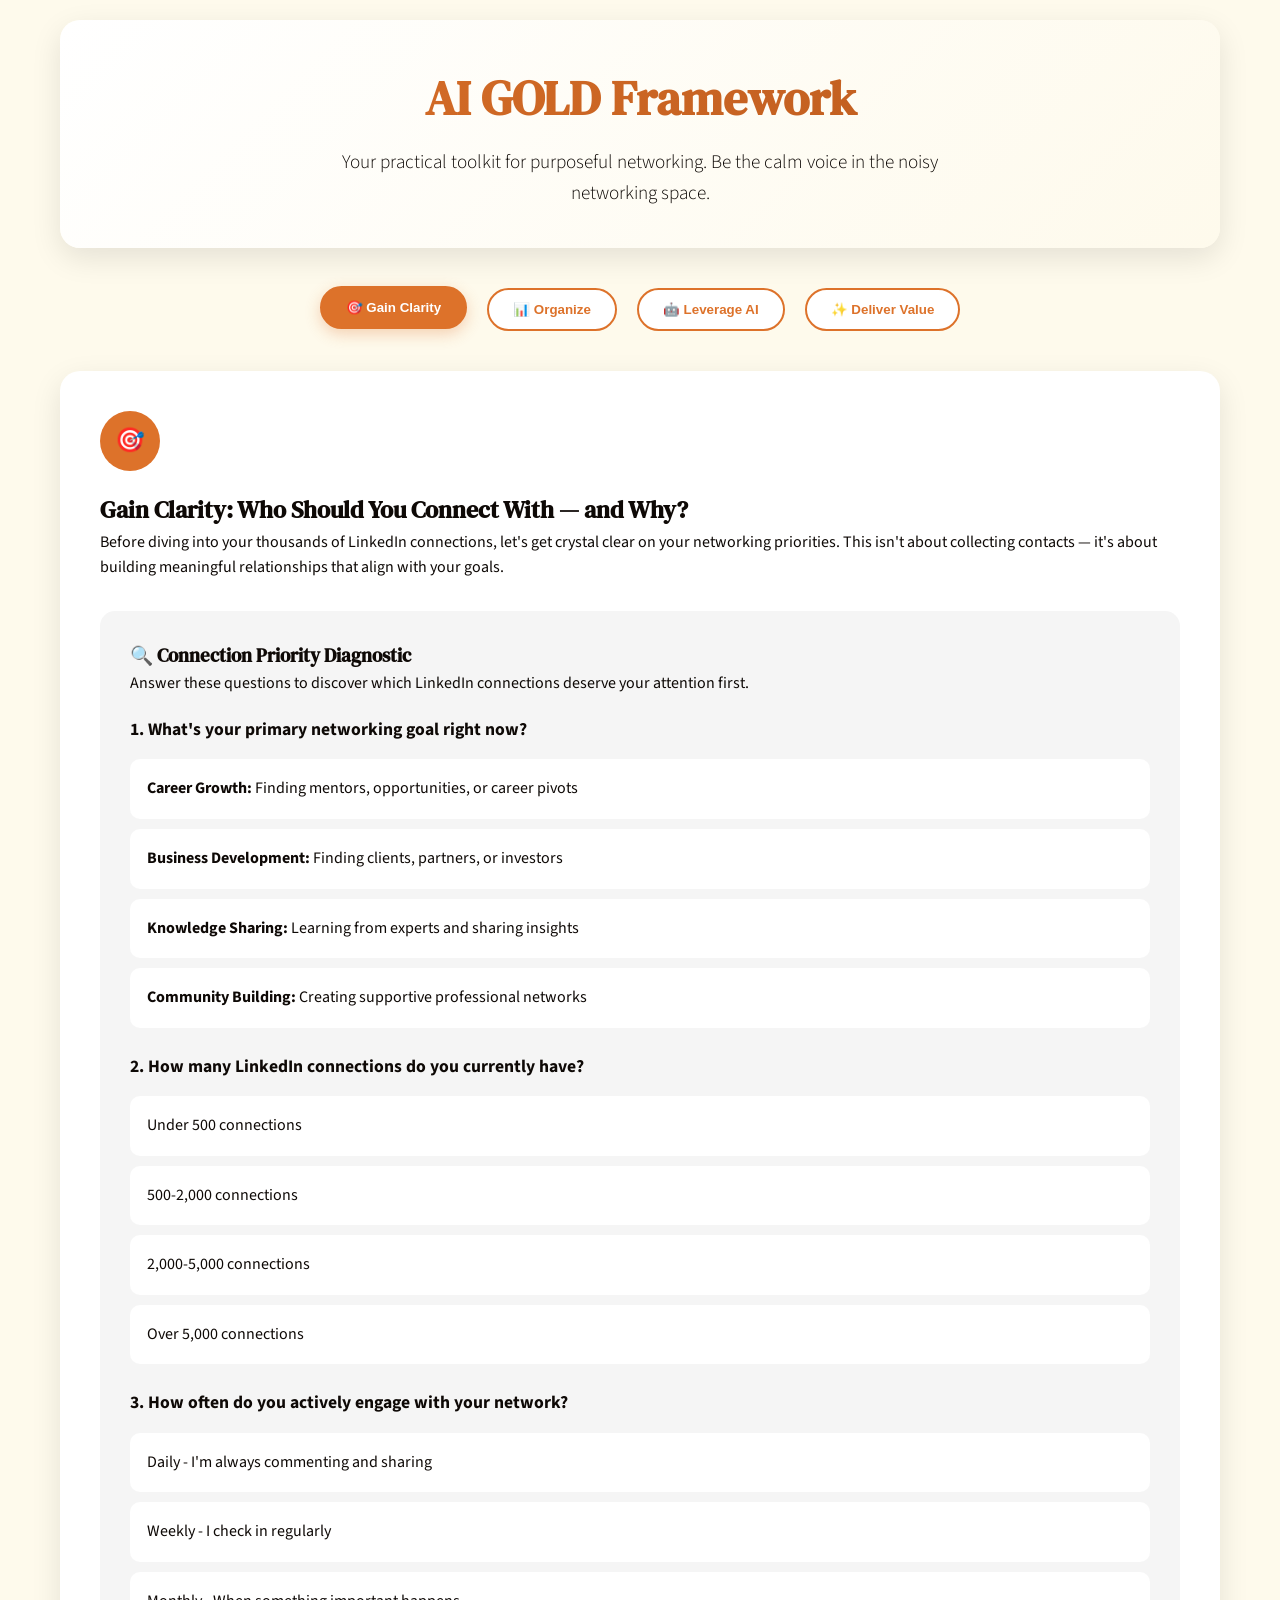
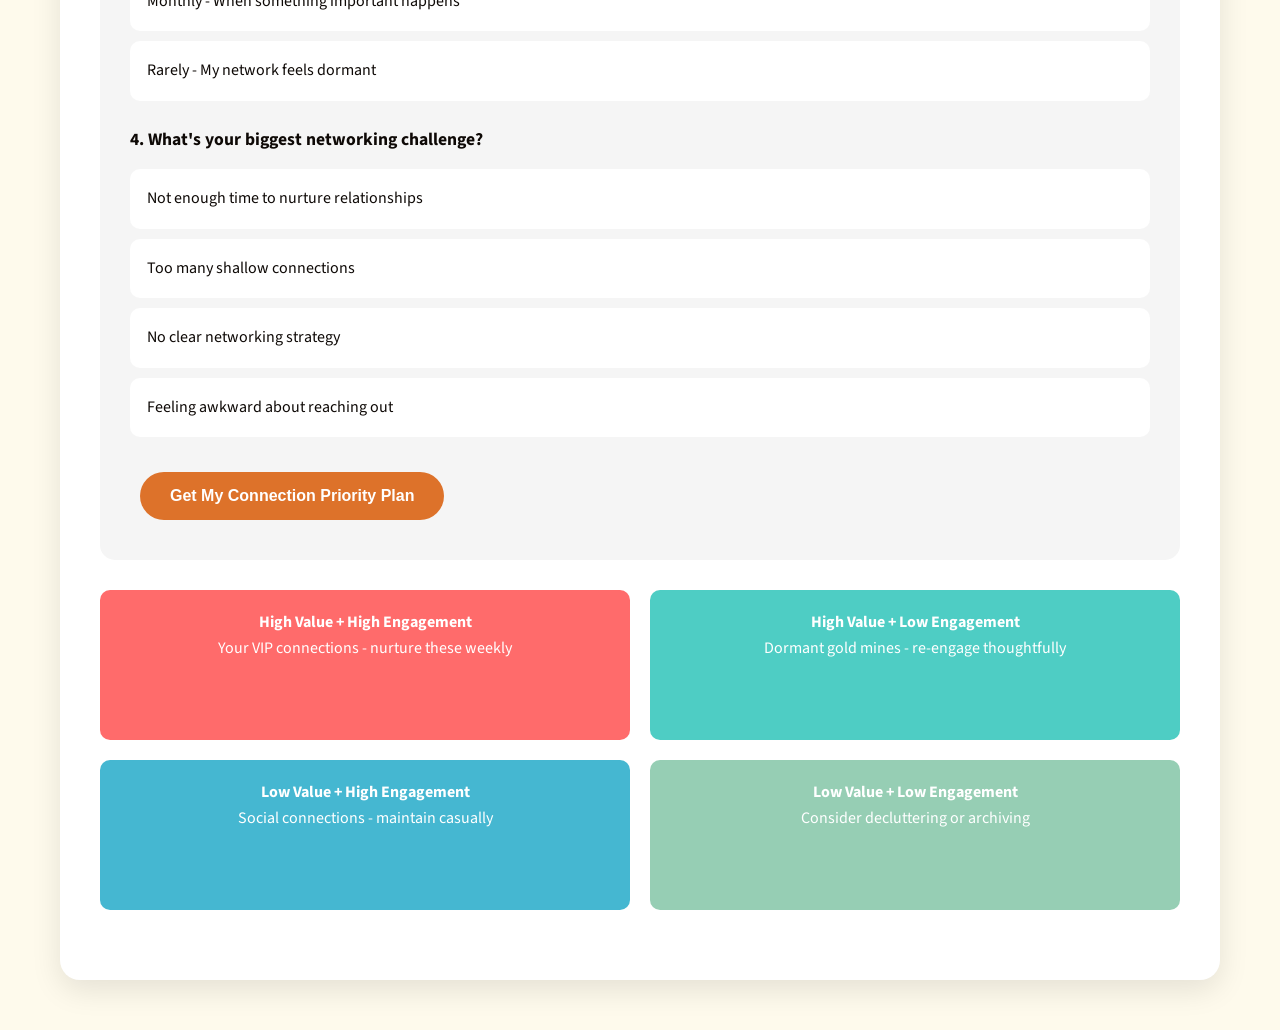
==== index.html @ 4827df95 "Update index.html Refresh file" ====
<!DOCTYPE html>
<html lang="en">
<head>
    <meta charset="UTF-8">
    <meta name="viewport" content="width=device-width, initial-scale=1.0">
    <title>AI GOLD Networking Framework</title>
    <link href="https://fonts.googleapis.com/css2?family=DM+Serif+Text:wght@400&family=Source+Sans+Pro:wght@300;400;600&display=swap" rel="stylesheet">
    <style>
        :root {
            --primary: #dd722a;
            --black: #0e0906;
            --background: #fefaec;
            --white: #ffffff;
            --light-gray: #f5f5f5;
            --shadow: rgba(14, 9, 6, 0.1);
        }

        * {
            margin: 0;
            padding: 0;
            box-sizing: border-box;
        }

        body {
            font-family: 'Source Sans Pro', sans-serif;
            background: var(--background);
            color: var(--black);
            line-height: 1.6;
        }

        .container {
            max-width: 1200px;
            margin: 0 auto;
            padding: 20px;
        }

        h1, h2, h3 {
            font-family: 'DM Serif Text', serif;
            color: var(--black);
        }

        .header {
            text-align: center;
            padding: 40px 0;
            background: linear-gradient(135deg, var(--white) 0%, var(--background) 100%);
            border-radius: 20px;
            margin-bottom: 40px;
            box-shadow: 0 10px 30px var(--shadow);
        }

        .header h1 {
            font-size: 3rem;
            margin-bottom: 10px;
            background: linear-gradient(135deg, var(--primary), #b8581c);
            -webkit-background-clip: text;
            -webkit-text-fill-color: transparent;
            background-clip: text;
        }

        .subtitle {
            font-size: 1.2rem;
            color: var(--black);
            font-weight: 300;
            max-width: 600px;
            margin: 0 auto;
        }

        .navigation {
            display: flex;
            justify-content: center;
            gap: 20px;
            margin: 40px 0;
            flex-wrap: wrap;
        }

        .nav-btn {
            background: var(--white);
            border: 2px solid var(--primary);
            padding: 12px 24px;
            border-radius: 30px;
            cursor: pointer;
            transition: all 0.3s ease;
            font-weight: 600;
            color: var(--primary);
        }

        .nav-btn:hover, .nav-btn.active {
            background: var(--primary);
            color: var(--white);
            transform: translateY(-2px);
            box-shadow: 0 5px 15px rgba(221, 114, 42, 0.3);
        }

        .section {
            background: var(--white);
            border-radius: 20px;
            padding: 40px;
            margin-bottom: 30px;
            box-shadow: 0 10px 30px var(--shadow);
            display: none;
            animation: fadeIn 0.5s ease-in;
        }

        .section.active {
            display: block;
        }

        @keyframes fadeIn {
            from { opacity: 0; transform: translateY(20px); }
            to { opacity: 1; transform: translateY(0); }
        }

        .icon {
            width: 60px;
            height: 60px;
            background: var(--primary);
            border-radius: 50%;
            display: flex;
            align-items: center;
            justify-content: center;
            margin-bottom: 20px;
            font-size: 24px;
            color: var(--white);
        }

        .quiz-container {
            background: var(--light-gray);
            border-radius: 15px;
            padding: 30px;
            margin: 30px 0;
        }

        .question {
            margin-bottom: 25px;
        }

        .question h4 {
            margin-bottom: 15px;
            color: var(--black);
            font-size: 1.1rem;
        }

        .options {
            display: grid;
            gap: 10px;
        }

        .option {
            background: var(--white);
            padding: 15px;
            border-radius: 10px;
            border: 2px solid transparent;
            cursor: pointer;
            transition: all 0.3s ease;
        }

        .option:hover {
            border-color: var(--primary);
            transform: translateX(5px);
        }

        .option.selected {
            background: var(--primary);
            color: var(--white);
            border-color: var(--primary);
        }

        .result-card {
            background: linear-gradient(135deg, var(--primary), #b8581c);
            color: var(--white);
            padding: 30px;
            border-radius: 15px;
            margin: 20px 0;
            text-align: center;
        }

        .progress-bar {
            background: var(--light-gray);
            height: 10px;
            border-radius: 5px;
            overflow: hidden;
            margin: 20px 0;
        }

        .progress-fill {
            background: linear-gradient(90deg, var(--primary), #b8581c);
            height: 100%;
            transition: width 0.5s ease;
        }

        .btn-primary {
            background: var(--primary);
            color: var(--white);
            border: none;
            padding: 15px 30px;
            border-radius: 30px;
            cursor: pointer;
            font-size: 1rem;
            font-weight: 600;
            transition: all 0.3s ease;
            margin: 10px;
        }

        .btn-primary:hover {
            background: #b8581c;
            transform: translateY(-2px);
            box-shadow: 0 5px 15px rgba(221, 114, 42, 0.3);
        }

        .grid {
            display: grid;
            grid-template-columns: repeat(auto-fit, minmax(300px, 1fr));
            gap: 30px;
            margin: 30px 0;
        }

        .card {
            background: var(--white);
            padding: 25px;
            border-radius: 15px;
            border-left: 4px solid var(--primary);
            box-shadow: 0 5px 15px var(--shadow);
            transition: transform 0.3s ease;
        }

        .card:hover {
            transform: translateY(-5px);
        }

        .priority-matrix {
            display: grid;
            grid-template-columns: 1fr 1fr;
            gap: 20px;
            margin: 30px 0;
        }

        .matrix-quadrant {
            padding: 20px;
            border-radius: 10px;
            text-align: center;
            min-height: 150px;
        }

        .high-high { background: #ff6b6b; color: white; }
        .high-low { background: #4ecdc4; color: white; }
        .low-high { background: #45b7d1; color: white; }
        .low-low { background: #96ceb4; color: white; }

        .connection-tracker {
            background: var(--light-gray);
            padding: 20px;
            border-radius: 10px;
            margin: 20px 0;
        }

        .tracker-item {
            display: flex;
            justify-content: space-between;
            align-items: center;
            padding: 10px;
            margin: 5px 0;
            background: var(--white);
            border-radius: 5px;
        }

        /* Modal Styles */
        .modal {
            position: fixed;
            z-index: 1000;
            left: 0;
            top: 0;
            width: 100%;
            height: 100%;
            background-color: rgba(14, 9, 6, 0.8);
            overflow-y: auto;
        }

        .modal-content {
            background-color: var(--background);
            margin: 5% auto;
            padding: 40px;
            border-radius: 20px;
            width: 90%;
            max-width: 800px;
            max-height: 90vh;
            overflow-y: auto;
            box-shadow: 0 20px 60px rgba(14, 9, 6, 0.3);
            animation: modalSlideIn 0.3s ease-out;
        }

        @keyframes modalSlideIn {
            from { opacity: 0; transform: translateY(-50px); }
            to { opacity: 1; transform: translateY(0); }
        }

        .close {
            color: var(--black);
            float: right;
            font-size: 28px;
            font-weight: bold;
            cursor: pointer;
            transition: color 0.3s ease;
        }

        .close:hover {
            color: var(--primary);
        }

        .week-section {
            background: var(--white);
            border-radius: 15px;
            padding: 25px;
            margin: 20px 0;
            border-left: 4px solid var(--primary);
        }

        .task-list {
            margin-top: 15px;
        }

        .task-item {
            display: flex;
            align-items: center;
            padding: 12px;
            margin: 8px 0;
            background: var(--light-gray);
            border-radius: 8px;
            transition: all 0.3s ease;
        }

        .task-item:hover {
            background: #e8e8e8;
            transform: translateX(5px);
        }

        .task-item.completed {
            background: rgba(221, 114, 42, 0.1);
            text-decoration: line-through;
            opacity: 0.7;
        }

        .task-item input[type="checkbox"] {
            margin-right: 12px;
            width: 18px;
            height: 18px;
            accent-color: var(--primary);
        }

        .task-item label {
            flex-grow: 1;
            cursor: pointer;
            font-weight: 400;
        }

        .challenge-summary {
            background: var(--white);
            padding: 25px;
            border-radius: 15px;
            margin: 30px 0;
            text-align: center;
            border: 2px solid var(--primary);
        }

        .modal-buttons {
            display: flex;
            gap: 15px;
            justify-content: center;
            margin-top: 30px;
            flex-wrap: wrap;
        }

        #completion-celebration {
            background: linear-gradient(135deg, var(--primary), #b8581c);
            color: var(--white);
            padding: 25px;
            border-radius: 15px;
            margin: 20px 0;
        }

        @media (max-width: 768px) {
            .header h1 { font-size: 2rem; }
            .navigation { flex-direction: column; align-items: center; }
            .section { padding: 20px; }
            .priority-matrix { grid-template-columns: 1fr; }
            .modal-content { 
                margin: 2% auto; 
                padding: 20px; 
                width: 95%; 
            }
            .modal-buttons { 
                flex-direction: column; 
                align-items: center; 
            }
        }
    </style>
</head>
<body>
    <div class="container">
        <div class="header">
            <h1>AI GOLD Framework</h1>
            <p class="subtitle">Your practical toolkit for purposeful networking. Be the calm voice in the noisy networking space.</p>
        </div>

        <div class="navigation">
            <button class="nav-btn active" onclick="showSection('gain')">🎯 Gain Clarity</button>
            <button class="nav-btn" onclick="showSection('organize')">📊 Organize</button>
            <button class="nav-btn" onclick="showSection('leverage')">🤖 Leverage AI</button>
            <button class="nav-btn" onclick="showSection('deliver')">✨ Deliver Value</button>
        </div>

        <!-- GAIN CLARITY SECTION -->
        <div id="gain" class="section active">
            <div class="icon">🎯</div>
            <h2>Gain Clarity: Who Should You Connect With — and Why?</h2>
            <p>Before diving into your thousands of LinkedIn connections, let's get crystal clear on your networking priorities. This isn't about collecting contacts — it's about building meaningful relationships that align with your goals.</p>

            <div class="quiz-container">
                <h3>🔍 Connection Priority Diagnostic</h3>
                <p style="margin-bottom: 20px;">Answer these questions to discover which LinkedIn connections deserve your attention first.</p>

                <div class="question">
                    <h4>1. What's your primary networking goal right now?</h4>
                    <div class="options">
                        <div class="option" data-value="career" onclick="selectOption(this)">
                            <strong>Career Growth:</strong> Finding mentors, opportunities, or career pivots
                        </div>
                        <div class="option" data-value="business" onclick="selectOption(this)">
                            <strong>Business Development:</strong> Finding clients, partners, or investors
                        </div>
                        <div class="option" data-value="knowledge" onclick="selectOption(this)">
                            <strong>Knowledge Sharing:</strong> Learning from experts and sharing insights
                        </div>
                        <div class="option" data-value="community" onclick="selectOption(this)">
                            <strong>Community Building:</strong> Creating supportive professional networks
                        </div>
                    </div>
                </div>

                <div class="question">
                    <h4>2. How many LinkedIn connections do you currently have?</h4>
                    <div class="options">
                        <div class="option" data-value="small" onclick="selectOption(this)">
                            Under 500 connections
                        </div>
                        <div class="option" data-value="medium" onclick="selectOption(this)">
                            500-2,000 connections
                        </div>
                        <div class="option" data-value="large" onclick="selectOption(this)">
                            2,000-5,000 connections
                        </div>
                        <div class="option" data-value="massive" onclick="selectOption(this)">
                            Over 5,000 connections
                        </div>
                    </div>
                </div>

                <div class="question">
                    <h4>3. How often do you actively engage with your network?</h4>
                    <div class="options">
                        <div class="option" data-value="daily" onclick="selectOption(this)">
                            Daily - I'm always commenting and sharing
                        </div>
                        <div class="option" data-value="weekly" onclick="selectOption(this)">
                            Weekly - I check in regularly
                        </div>
                        <div class="option" data-value="monthly" onclick="selectOption(this)">
                            Monthly - When something important happens
                        </div>
                        <div class="option" data-value="rarely" onclick="selectOption(this)">
                            Rarely - My network feels dormant
                        </div>
                    </div>
                </div>

                <div class="question">
                    <h4>4. What's your biggest networking challenge?</h4>
                    <div class="options">
                        <div class="option" data-value="time" onclick="selectOption(this)">
                            Not enough time to nurture relationships
                        </div>
                        <div class="option" data-value="quality" onclick="selectOption(this)">
                            Too many shallow connections
                        </div>
                        <div class="option" data-value="strategy" onclick="selectOption(this)">
                            No clear networking strategy
                        </div>
                        <div class="option" data-value="confidence" onclick="selectOption(this)">
                            Feeling awkward about reaching out
                        </div>
                    </div>
                </div>

                <button class="btn-primary" onclick="calculateResults()">Get My Connection Priority Plan</button>

                <div id="results" style="display: none;">
                    <div class="result-card">
                        <h3>Your Networking Profile: <span id="profile-type"></span></h3>
                        <p id="profile-description"></p>
                    </div>

                    <div class="grid">
                        <div class="card">
                            <h4>🎯 Your Focus Connections</h4>
                            <div id="focus-connections"></div>
                        </div>
                        <div class="card">
                            <h4>⚡ Quick Win Actions</h4>
                            <div id="quick-actions"></div>
                        </div>
                    </div>
                </div>
            </div>

            <div class="priority-matrix">
                <div class="matrix-quadrant high-high">
                    <h4>High Value + High Engagement</h4>
                    <p>Your VIP connections - nurture these weekly</p>
                </div>
                <div class="matrix-quadrant high-low">
                    <h4>High Value + Low Engagement</h4>
                    <p>Dormant gold mines - re-engage thoughtfully</p>
                </div>
                <div class="matrix-quadrant low-high">
                    <h4>Low Value + High Engagement</h4>
                    <p>Social connections - maintain casually</p>
                </div>
                <div class="matrix-quadrant low-low">
                    <h4>Low Value + Low Engagement</h4>
                    <p>Consider decluttering or archiving</p>
                </div>
            </div>
        </div>

        <!-- ORGANIZE SECTION -->
        <div id="organize" class="section">
            <div class="icon">📊</div>
            <h2>Organize: Structure Your Network for Success</h2>
            <p>Transform your LinkedIn connections from a chaotic contact list into a strategic relationship map.</p>

            <div class="grid">
                <div class="card">
                    <h3>🏷️ Smart Categorization</h3>
                    <ul>
                        <li><strong>Inner Circle:</strong> 5-10 key mentors and advocates</li>
                        <li><strong>Professional Peers:</strong> Industry colleagues and collaborators</li>
                        <li><strong>Growth Opportunities:</strong> People who could open doors</li>
                        <li><strong>Knowledge Sources:</strong> Thought leaders and experts</li>
                        <li><strong>Community:</strong> Supportive professional network</li>
                    </ul>
                </div>
                <div class="card">
                    <h3>📅 Engagement Calendar</h3>
                    <p><strong>Weekly:</strong> Inner Circle check-ins</p>
                    <p><strong>Bi-weekly:</strong> Professional peer engagement</p>
                    <p><strong>Monthly:</strong> Growth opportunity outreach</p>
                    <p><strong>Quarterly:</strong> Network audit and cleanup</p>
                </div>
            </div>

            <div class="connection-tracker">
                <h3>📋 Connection Tracking Template</h3>
                <div class="tracker-item">
                    <span><strong>Name:</strong> [Connection Name]</span>
                    <span><strong>Category:</strong> [Inner Circle/Peer/Growth/Knowledge/Community]</span>
                </div>
                <div class="tracker-item">
                    <span><strong>Last Contact:</strong> [Date]</span>
                    <span><strong>Next Action:</strong> [Specific next step]</span>
                </div>
                <div class="tracker-item">
                    <span><strong>Value Exchange:</strong> [How you can help them]</span>
                    <span><strong>Mutual Interest:</strong> [Common ground]</span>
                </div>
            </div>
        </div>

        <!-- LEVERAGE AI SECTION -->
        <div id="leverage" class="section">
            <div class="icon">🤖</div>
            <h2>Leverage AI: Your Intelligent Networking Assistant</h2>
            <p>Use AI tools to enhance your networking without losing the human touch.</p>

            <div class="grid">
                <div class="card">
                    <h3>🎯 AI-Powered Connection Analysis</h3>
                    <p><strong>Use Case:</strong> Analyze LinkedIn profiles to identify common interests and conversation starters.</p>
                    <p><strong>Prompt Template:</strong> "Analyze this LinkedIn profile and suggest 3 genuine conversation starters based on shared interests or recent activities: [paste profile]"</p>
                </div>
                <div class="card">
                    <h3>✍️ Personalized Message Crafting</h3>
                    <p><strong>Use Case:</strong> Create authentic, personalized outreach messages.</p>
                    <p><strong>Prompt Template:</strong> "Help me craft a warm, authentic message to reconnect with [name] who works at [company]. We share [common interest]. Make it conversational, not salesy."</p>
                </div>
                <div class="card">
                    <h3>📊 Network Gap Analysis</h3>
                    <p><strong>Use Case:</strong> Identify missing connections in your professional ecosystem.</p>
                    <p><strong>Prompt Template:</strong> "I work in [industry] and want to [goal]. Based on my current network of [describe], what types of connections am I missing?"</p>
                </div>
                <div class="card">
                    <h3>💡 Content Ideas for Engagement</h3>
                    <p><strong>Use Case:</strong> Generate valuable content ideas that spark meaningful conversations.</p>
                    <p><strong>Prompt Template:</strong> "Suggest 5 thoughtful discussion topics for LinkedIn posts that would genuinely help [target audience] and encourage authentic engagement."</p>
                </div>
            </div>

            <div class="quiz-container">
                <h3>🛠️ AI Tools Recommendation Engine</h3>
                <p>Based on your networking style, here are AI tools that can amplify your efforts:</p>
                
                <div class="card">
                    <h4>For the Time-Conscious Networker</h4>
                    <p><strong>ChatGPT/Claude:</strong> Draft personalized follow-up messages</p>
                    <p><strong>Calendly + AI:</strong> Smart meeting scheduling with context</p>
                    <p><strong>Notion AI:</strong> Organize and track relationship notes</p>
                </div>
                
                <div class="card">
                    <h4>For the Strategic Connector</h4>
                    <p><strong>LinkedIn Sales Navigator:</strong> Advanced connection targeting</p>
                    <p><strong>Crystal (personality AI):</strong> Communication style insights</p>
                    <p><strong>Taplio/Shield:</strong> Content optimization for engagement</p>
                </div>
            </div>
        </div>

        <!-- DELIVER VALUE SECTION -->
        <div id="deliver" class="section">
            <div class="icon">✨</div>
            <h2>Deliver Value: Make Every Interaction Count</h2>
            <p>True networking is about giving first. Here's how to become the person others want to connect with.</p>

            <div class="grid">
                <div class="card">
                    <h3>🎁 The Give-First Playbook</h3>
                    <ul>
                        <li><strong>Share Relevant Articles:</strong> "Thought you'd find this interesting..."</li>
                        <li><strong>Make Introductions:</strong> Connect people who should know each other</li>
                        <li><strong>Offer Expertise:</strong> Share your knowledge freely</li>
                        <li><strong>Celebrate Wins:</strong> Amplify others' successes</li>
                        <li><strong>Ask Thoughtful Questions:</strong> Show genuine curiosity</li>
                    </ul>
                </div>
                <div class="card">
                    <h3>💬 Value-Driven Message Templates</h3>
                    <p><strong>The Knowledge Share:</strong> "Hi [Name], I came across [specific resource] and remembered our conversation about [topic]. Thought you might find it valuable."</p>
                    <br>
                    <p><strong>The Introduction:</strong> "Hi [Name], I'd love to introduce you to [Name2] who's also working on [shared interest]. You both might benefit from connecting."</p>
                    <br>
                    <p><strong>The Celebration:</strong> "Congratulations on [specific achievement]! Your approach to [detail] is inspiring."</p>
                </div>
                <div class="card">
                    <h3>📈 Track Your Networking ROI</h3>
                    <p><strong>Connections Made:</strong> Quality over quantity</p>
                    <p><strong>Value Delivered:</strong> How you've helped others</p>
                    <p><strong>Opportunities Created:</strong> Doors opened (both ways)</p>
                    <p><strong>Knowledge Gained:</strong> Insights and learning</p>
                    <p><strong>Relationship Depth:</strong> Shallow to meaningful progression</p>
                </div>
            </div>

            <div class="result-card">
                <h3>🌟 Your 30-Day Networking Challenge</h3>
                <div class="progress-bar">
                    <div class="progress-fill" id="challenge-progress" style="width: 0%"></div>
                </div>
                <div style="text-align: left; margin-top: 20px;">
                    <p><strong>Week 1:</strong> Audit and categorize your top 50 connections</p>
                    <p><strong>Week 2:</strong> Reach out to 5 dormant valuable connections</p>
                    <p><strong>Week 3:</strong> Share value with 10 people (articles, introductions, insights)</p>
                    <p><strong>Week 4:</strong> Build on the conversations and plan your next month</p>
                </div>
                <button class="btn-primary" onclick="startChallenge()">Start My Challenge</button>
            </div>

            <!-- Challenge Tracker Modal -->
            <div id="challengeModal" class="modal" style="display: none;">
                <div class="modal-content">
                    <span class="close" onclick="closeChallengeModal()">&times;</span>
                    <h2>🎯 Your Personal 30-Day Action Plan</h2>
                    <p id="personalized-intro"></p>
                    
                    <div class="week-section">
                        <h3>📅 Week 1: Network Audit & Categorization</h3>
                        <div class="task-list">
                            <div class="task-item">
                                <input type="checkbox" id="task1-1" onchange="updateProgress()">
                                <label for="task1-1">Export your LinkedIn connections list</label>
                            </div>
                            <div class="task-item">
                                <input type="checkbox" id="task1-2" onchange="updateProgress()">
                                <label for="task1-2">Identify your top 50 most valuable connections</label>
                            </div>
                            <div class="task-item">
                                <input type="checkbox" id="task1-3" onchange="updateProgress()">
                                <label for="task1-3">Categorize connections using the GOLD matrix</label>
                            </div>
                            <div class="task-item">
                                <input type="checkbox" id="task1-4" onchange="updateProgress()">
                                <label for="task1-4">Create a tracking sheet for priority connections</label>
                            </div>
                            <div class="task-item">
                                <input type="checkbox" id="task1-5" onchange="updateProgress()">
                                <label for="task1-5">Set up LinkedIn notifications for VIP connections</label>
                            </div>
                        </div>
                    </div>

                    <div class="week-section">
                        <h3>🔄 Week 2: Reactivate Dormant Connections</h3>
                        <div class="task-list">
                            <div class="task-item">
                                <input type="checkbox" id="task2-1" onchange="updateProgress()">
                                <label for="task2-1">Research 5 dormant high-value connections</label>
                            </div>
                            <div class="task-item">
                                <input type="checkbox" id="task2-2" onchange="updateProgress()">
                                <label for="task2-2">Craft personalized reconnection messages</label>
                            </div>
                            <div class="task-item">
                                <input type="checkbox" id="task2-3" onchange="updateProgress()">
                                <label for="task2-3">Send 2 reconnection messages (Monday & Wednesday)</label>
                            </div>
                            <div class="task-item">
                                <input type="checkbox" id="task2-4" onchange="updateProgress()">
                                <label for="task2-4">Send 2 more reconnection messages (Friday)</label>
                            </div>
                            <div class="task-item">
                                <input type="checkbox" id="task2-5" onchange="updateProgress()">
                                <label for="task2-5">Send final reconnection message & schedule follow-ups</label>
                            </div>
                        </div>
                    </div>

                    <div class="week-section">
                        <h3>💝 Week 3: Value Delivery Intensive</h3>
                        <div class="task-list">
                            <div class="task-item">
                                <input type="checkbox" id="task3-1" onchange="updateProgress()">
                                <label for="task3-1">Curate 3 valuable articles/resources to share</label>
                            </div>
                            <div class="task-item">
                                <input type="checkbox" id="task3-2" onchange="updateProgress()">
                                <label for="task3-2">Share value with 3 connections (articles/insights)</label>
                            </div>
                            <div class="task-item">
                                <input type="checkbox" id="task3-3" onchange="updateProgress()">
                                <label for="task3-3">Make 2 strategic introductions between contacts</label>
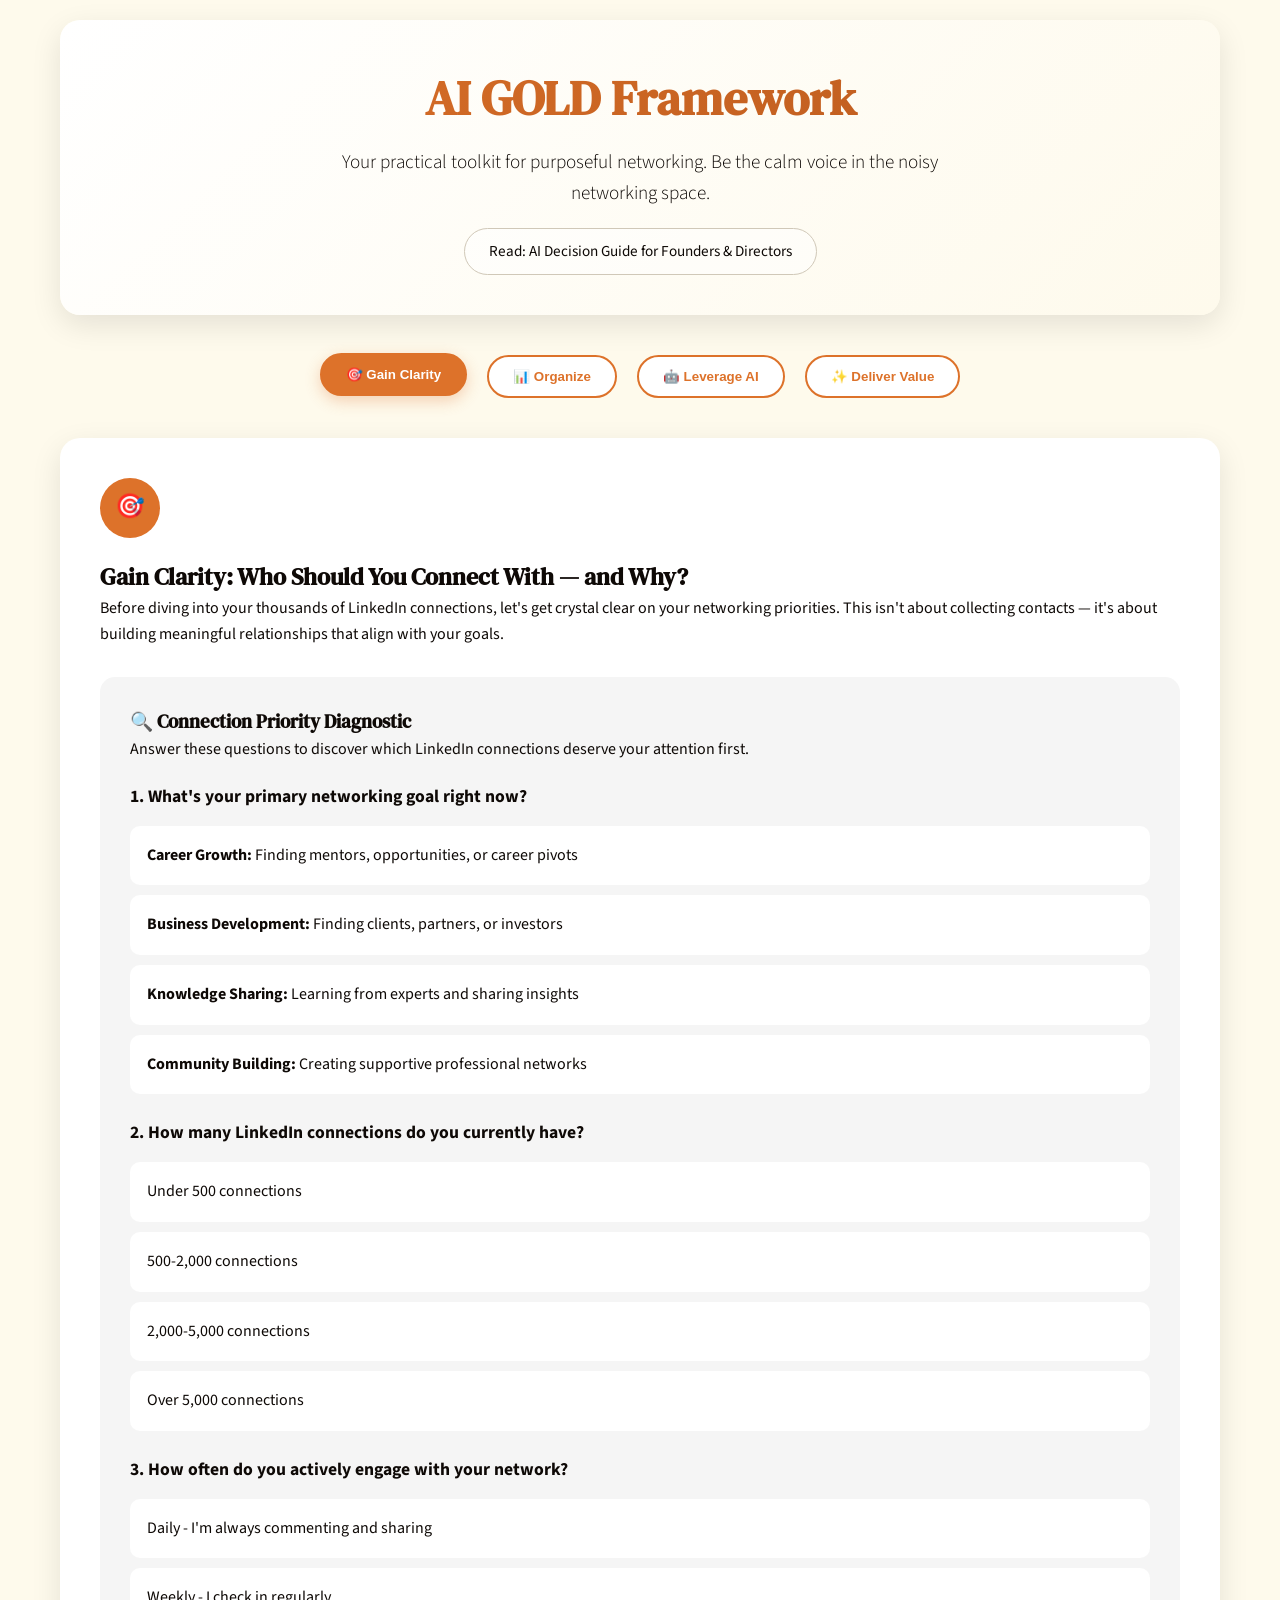
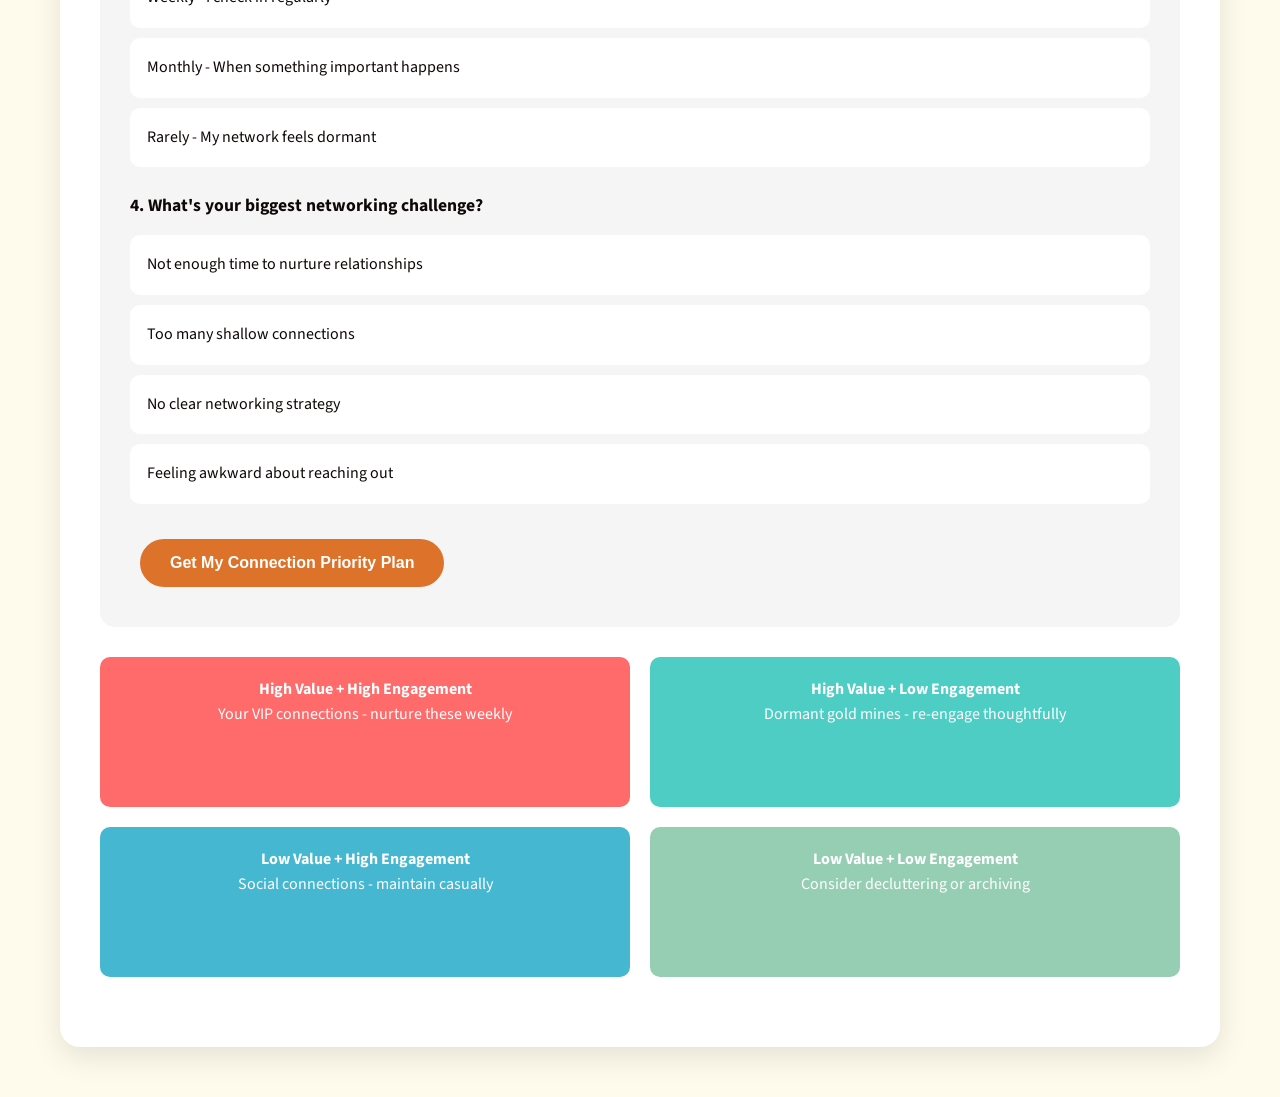
==== commit d5535d4d: "Add link to AI Decision Guide from main page Adds a subtle resource link in the header section point" ====
--- a/index.html
+++ b/index.html
@@ -65,6 +65,25 @@
             margin: 0 auto;
         }
 
+        .resource-link {
+            display: inline-block;
+            margin-top: 20px;
+            padding: 10px 24px;
+            font-size: 0.95rem;
+            color: var(--black);
+            text-decoration: none;
+            border: 1px solid #d0c8b8;
+            border-radius: 25px;
+            transition: all 0.3s ease;
+            background: rgba(255, 255, 255, 0.5);
+        }
+
+        .resource-link:hover {
+            border-color: var(--primary);
+            color: var(--primary);
+            background: var(--white);
+        }
+
         .navigation {
             display: flex;
             justify-content: center;
@@ -399,6 +418,7 @@
         <div class="header">
             <h1>AI GOLD Framework</h1>
             <p class="subtitle">Your practical toolkit for purposeful networking. Be the calm voice in the noisy networking space.</p>
+            <a href="ai-decision-guide.html" class="resource-link">Read: AI Decision Guide for Founders & Directors</a>
         </div>
 
         <div class="navigation">
@@ -744,5 +764,323 @@
                             </div>
                             <div class="task-item">
                                 <input type="checkbox" id="task3-3" onchange="updateProgress()">
-                                <label for="task3-3">Make 2 strategic introductions between contacts</label>  
-                                
+                                <label for="task3-3">Make 2 strategic introductions between contacts</label>
+                            </div>
+                            <div class="task-item">
+                                <input type="checkbox" id="task3-4" onchange="updateProgress()">
+                                <label for="task3-4">Share value with 5 more connections</label>
+                            </div>
+                            <div class="task-item">
+                                <input type="checkbox" id="task3-5" onchange="updateProgress()">
+                                <label for="task3-5">Engage meaningfully on 10 LinkedIn posts</label>
+                            </div>
+                        </div>
+                    </div>
+
+                    <div class="week-section">
+                        <h3>🚀 Week 4: Momentum & Planning</h3>
+                        <div class="task-list">
+                            <div class="task-item">
+                                <input type="checkbox" id="task4-1" onchange="updateProgress()">
+                                <label for="task4-1">Follow up on Week 2 & 3 conversations</label>
+                            </div>
+                            <div class="task-item">
+                                <input type="checkbox" id="task4-2" onchange="updateProgress()">
+                                <label for="task4-2">Schedule coffee chats with responsive connections</label>
+                            </div>
+                            <div class="task-item">
+                                <input type="checkbox" id="task4-3" onchange="updateProgress()">
+                                <label for="task4-3">Analyze what worked best this month</label>
+                            </div>
+                            <div class="task-item">
+                                <input type="checkbox" id="task4-4" onchange="updateProgress()">
+                                <label for="task4-4">Plan your networking strategy for next month</label>
+                            </div>
+                            <div class="task-item">
+                                <input type="checkbox" id="task4-5" onchange="updateProgress()">
+                                <label for="task4-5">Celebrate your networking wins! 🎉</label>
+                            </div>
+                        </div>
+                    </div>
+
+                    <div class="challenge-summary">
+                        <h3>📊 Your Progress</h3>
+                        <div class="progress-bar">
+                            <div class="progress-fill" id="modal-progress" style="width: 0%"></div>
+                        </div>
+                        <p id="progress-text">0/20 tasks completed</p>
+                        
+                        <div id="completion-celebration" style="display: none;">
+                            <h3>🎉 Congratulations! Challenge Complete!</h3>
+                            <p>You've transformed your networking approach. Your connections are now strategic relationships that will drive your career and business forward.</p>
+                        </div>
+                    </div>
+
+                    <div class="modal-buttons">
+                        <button class="btn-primary" onclick="downloadActionPlan()">📥 Download My Action Plan</button>
+                        <button class="btn-primary" onclick="resetChallenge()">🔄 Reset Challenge</button>
+                    </div>
+                </div>
+            </div>
+        </div>
+    </div>
+
+    <script>
+        let quizAnswers = {};
+        let currentProgress = 0;
+        let completedTasks = new Set();
+
+        function showSection(sectionId) {
+            // Hide all sections
+            document.querySelectorAll('.section').forEach(section => {
+                section.classList.remove('active');
+            });
+            
+            // Remove active class from all buttons
+            document.querySelectorAll('.nav-btn').forEach(btn => {
+                btn.classList.remove('active');
+            });
+            
+            // Show selected section
+            document.getElementById(sectionId).classList.add('active');
+            
+            // Add active class to clicked button
+            event.target.classList.add('active');
+        }
+
+        function selectOption(element) {
+            // Remove selection from siblings
+            element.parentNode.querySelectorAll('.option').forEach(option => {
+                option.classList.remove('selected');
+            });
+            
+            // Select this option
+            element.classList.add('selected');
+            
+            // Store the answer
+            const questionNumber = element.closest('.question').querySelector('h4').textContent.split('.')[0];
+            quizAnswers[questionNumber] = element.getAttribute('data-value');
+        }
+
+        function calculateResults() {
+            if (Object.keys(quizAnswers).length < 4) {
+                alert('Please answer all questions before getting your results.');
+                return;
+            }
+
+            const goal = quizAnswers['1'];
+            const size = quizAnswers['2'];
+            const engagement = quizAnswers['3'];
+            const challenge = quizAnswers['4'];
+
+            let profileType = '';
+            let description = '';
+            let focusConnections = '';
+            let quickActions = '';
+
+            // Determine profile type based on answers
+            if (goal === 'career' && challenge === 'time') {
+                profileType = 'The Strategic Career Builder';
+                description = 'You know what you want but need efficient ways to build the right relationships. Focus on quality over quantity.';
+                focusConnections = 'Senior leaders in your field, successful career transitioners, mentors in target companies';
+                quickActions = '• Set up 15-minute coffee chats with 3 key connections monthly<br>• Join one industry-specific LinkedIn group<br>• Comment meaningfully on posts from target connections';
+            } else if (goal === 'business' && size === 'large') {
+                profileType = 'The Connected Entrepreneur';
+                description = 'You have a vast network but need to activate it strategically for business growth. Time to convert connections into opportunities.';
+                focusConnections = 'Potential clients, strategic partners, investors, industry influencers';
+                quickActions = '• Segment your network by potential business value<br>• Create a monthly newsletter for top connections<br>• Host virtual networking events for your network';
+            } else if (engagement === 'rarely' && size === 'medium') {
+                profileType = 'The Dormant Networker';
+                description = 'You have good foundations but your network has gone quiet. It\'s time to reactivate these relationships with authentic value.';
+                focusConnections = 'Previously active connections, mutual connections of current contacts, former colleagues';
+                quickActions = '• Send 5 "checking in" messages weekly<br>• Share one valuable article per week<br>• Respond to at least 3 LinkedIn posts daily';
+            } else {
+                profileType = 'The Thoughtful Connector';
+                description = 'You prefer meaningful relationships over mass connections. Focus on deepening existing relationships and strategic expansion.';
+                focusConnections = 'Quality connections in your field, thought leaders, potential collaborators';
+                quickActions = '• Schedule monthly one-on-ones with key connections<br>• Share insights and ask thoughtful questions<br>• Make strategic introductions between contacts';
+            }
+
+            // Display results
+            document.getElementById('profile-type').textContent = profileType;
+            document.getElementById('profile-description').textContent = description;
+            document.getElementById('focus-connections').innerHTML = focusConnections;
+            document.getElementById('quick-actions').innerHTML = quickActions;
+            document.getElementById('results').style.display = 'block';
+
+            // Scroll to results
+            document.getElementById('results').scrollIntoView({ behavior: 'smooth' });
+        }
+
+        function startChallenge() {
+            // Get the user's profile type for personalization
+            const profileElement = document.getElementById('profile-type');
+            const profileType = profileElement ? profileElement.textContent : 'Networking Professional';
+            
+            // Personalize the intro message
+            const personalizedIntro = `As a ${profileType}, this challenge is specifically designed to help you build strategic relationships that align with your goals. Each task builds on the previous one, creating momentum in your networking journey.`;
+            
+            document.getElementById('personalized-intro').textContent = personalizedIntro;
+            document.getElementById('challengeModal').style.display = 'block';
+            
+            // Load any previously saved progress
+            loadProgress();
+        }
+
+        function closeChallengeModal() {
+            document.getElementById('challengeModal').style.display = 'none';
+        }
+
+        function updateProgress() {
+            const checkboxes = document.querySelectorAll('#challengeModal input[type="checkbox"]');
+            const checkedBoxes = document.querySelectorAll('#challengeModal input[type="checkbox"]:checked');
+            
+            // Update task item appearance
+            checkboxes.forEach(checkbox => {
+                const taskItem = checkbox.closest('.task-item');
+                if (checkbox.checked) {
+                    taskItem.classList.add('completed');
+                    completedTasks.add(checkbox.id);
+                } else {
+                    taskItem.classList.remove('completed');
+                    completedTasks.delete(checkbox.id);
+                }
+            });
+
+            const totalTasks = checkboxes.length;
+            const completedCount = checkedBoxes.length;
+            const progressPercentage = (completedCount / totalTasks) * 100;
+
+            // Update progress bars
+            document.getElementById('modal-progress').style.width = progressPercentage + '%';
+            document.getElementById('challenge-progress').style.width = progressPercentage + '%';
+            
+            // Update progress text
+            document.getElementById('progress-text').textContent = `${completedCount}/${totalTasks} tasks completed`;
+
+            // Show celebration if completed
+            if (completedCount === totalTasks) {
+                document.getElementById('completion-celebration').style.display = 'block';
+                // Add confetti effect or celebration animation here
+                setTimeout(() => {
+                    alert('🎉 Amazing! You\'ve completed the 30-Day Networking Challenge! Your network is now a strategic asset that will drive your success.');
+                }, 500);
+            } else {
+                document.getElementById('completion-celebration').style.display = 'none';
+            }
+
+            // Save progress to browser storage (in memory only for this session)
+            currentProgress = progressPercentage;
+        }
+
+        function loadProgress() {
+            // In a real implementation, this would load from local storage
+            // For now, we'll just reset the progress display
+            updateProgress();
+        }
+
+        function resetChallenge() {
+            if (confirm('Are you sure you want to reset your challenge progress? This will uncheck all completed tasks.')) {
+                // Uncheck all checkboxes
+                const checkboxes = document.querySelectorAll('#challengeModal input[type="checkbox"]');
+                checkboxes.forEach(checkbox => {
+                    checkbox.checked = false;
+                });
+                
+                completedTasks.clear();
+                updateProgress();
+                alert('Challenge reset! Ready for a fresh start.');
+            }
+        }
+
+        function downloadActionPlan() {
+            // Get user's profile information
+            const profileType = document.getElementById('profile-type')?.textContent || 'Networking Professional';
+            const profileDescription = document.getElementById('profile-description')?.textContent || '';
+            
+            // Create downloadable content
+            let actionPlan = `
+AI GOLD NETWORKING FRAMEWORK - PERSONAL ACTION PLAN
+=================================================
+
+Your Profile: ${profileType}
+${profileDescription}
+
+30-DAY CHALLENGE BREAKDOWN
+=========================
+
+WEEK 1: Network Audit & Categorization
+□ Export your LinkedIn connections list
+□ Identify your top 50 most valuable connections  
+□ Categorize connections using the GOLD matrix
+□ Create a tracking sheet for priority connections
+□ Set up LinkedIn notifications for VIP connections
+
+WEEK 2: Reactivate Dormant Connections  
+□ Research 5 dormant high-value connections
+□ Craft personalized reconnection messages
+□ Send 2 reconnection messages (Monday & Wednesday)
+□ Send 2 more reconnection messages (Friday)
+□ Send final reconnection message & schedule follow-ups
+
+WEEK 3: Value Delivery Intensive
+□ Curate 3 valuable articles/resources to share
+□ Share value with 3 connections (articles/insights)
+□ Make 2 strategic introductions between contacts
+□ Share value with 5 more connections
+□ Engage meaningfully on 10 LinkedIn posts
+
+WEEK 4: Momentum & Planning
+□ Follow up on Week 2 & 3 conversations
+□ Schedule coffee chats with responsive connections
+□ Analyze what worked best this month
+□ Plan your networking strategy for next month
+□ Celebrate your networking wins! 🎉
+
+TRACKING TEMPLATE
+================
+Connection Name: ________________
+Category: _______________________ 
+Last Contact: ___________________
+Next Action: ____________________
+Value I Can Provide: _____________
+Mutual Interests: _______________
+
+Generated by AI GOLD Networking Framework
+Visit: [Your GitHub Pages URL] for interactive tools
+            `;
+
+            // Create and download the file
+            const blob = new Blob([actionPlan], { type: 'text/plain' });
+            const url = window.URL.createObjectURL(blob);
+            const a = document.createElement('a');
+            a.href = url;
+            a.download = 'AI-GOLD-30Day-Action-Plan.txt';
+            document.body.appendChild(a);
+            a.click();
+            document.body.removeChild(a);
+            window.URL.revokeObjectURL(url);
+            
+            alert('📥 Your personalized action plan has been downloaded! Print it out or save it for easy reference during your 30-day challenge.');
+        }
+
+        // Add some interactivity to the matrix
+        document.addEventListener('DOMContentLoaded', function() {
+            const quadrants = document.querySelectorAll('.matrix-quadrant');
+            quadrants.forEach(quadrant => {
+                quadrant.addEventListener('click', function() {
+                    alert('Click on LinkedIn connections to categorize them into this quadrant!');
+                });
+            });
+
+            // Close modal when clicking outside of it
+            window.addEventListener('click', function(event) {
+                const modal = document.getElementById('challengeModal');
+                if (event.target === modal) {
+                    closeChallengeModal();
+                }
+            });
+        });
+    </script>
+</body>
+</html> 
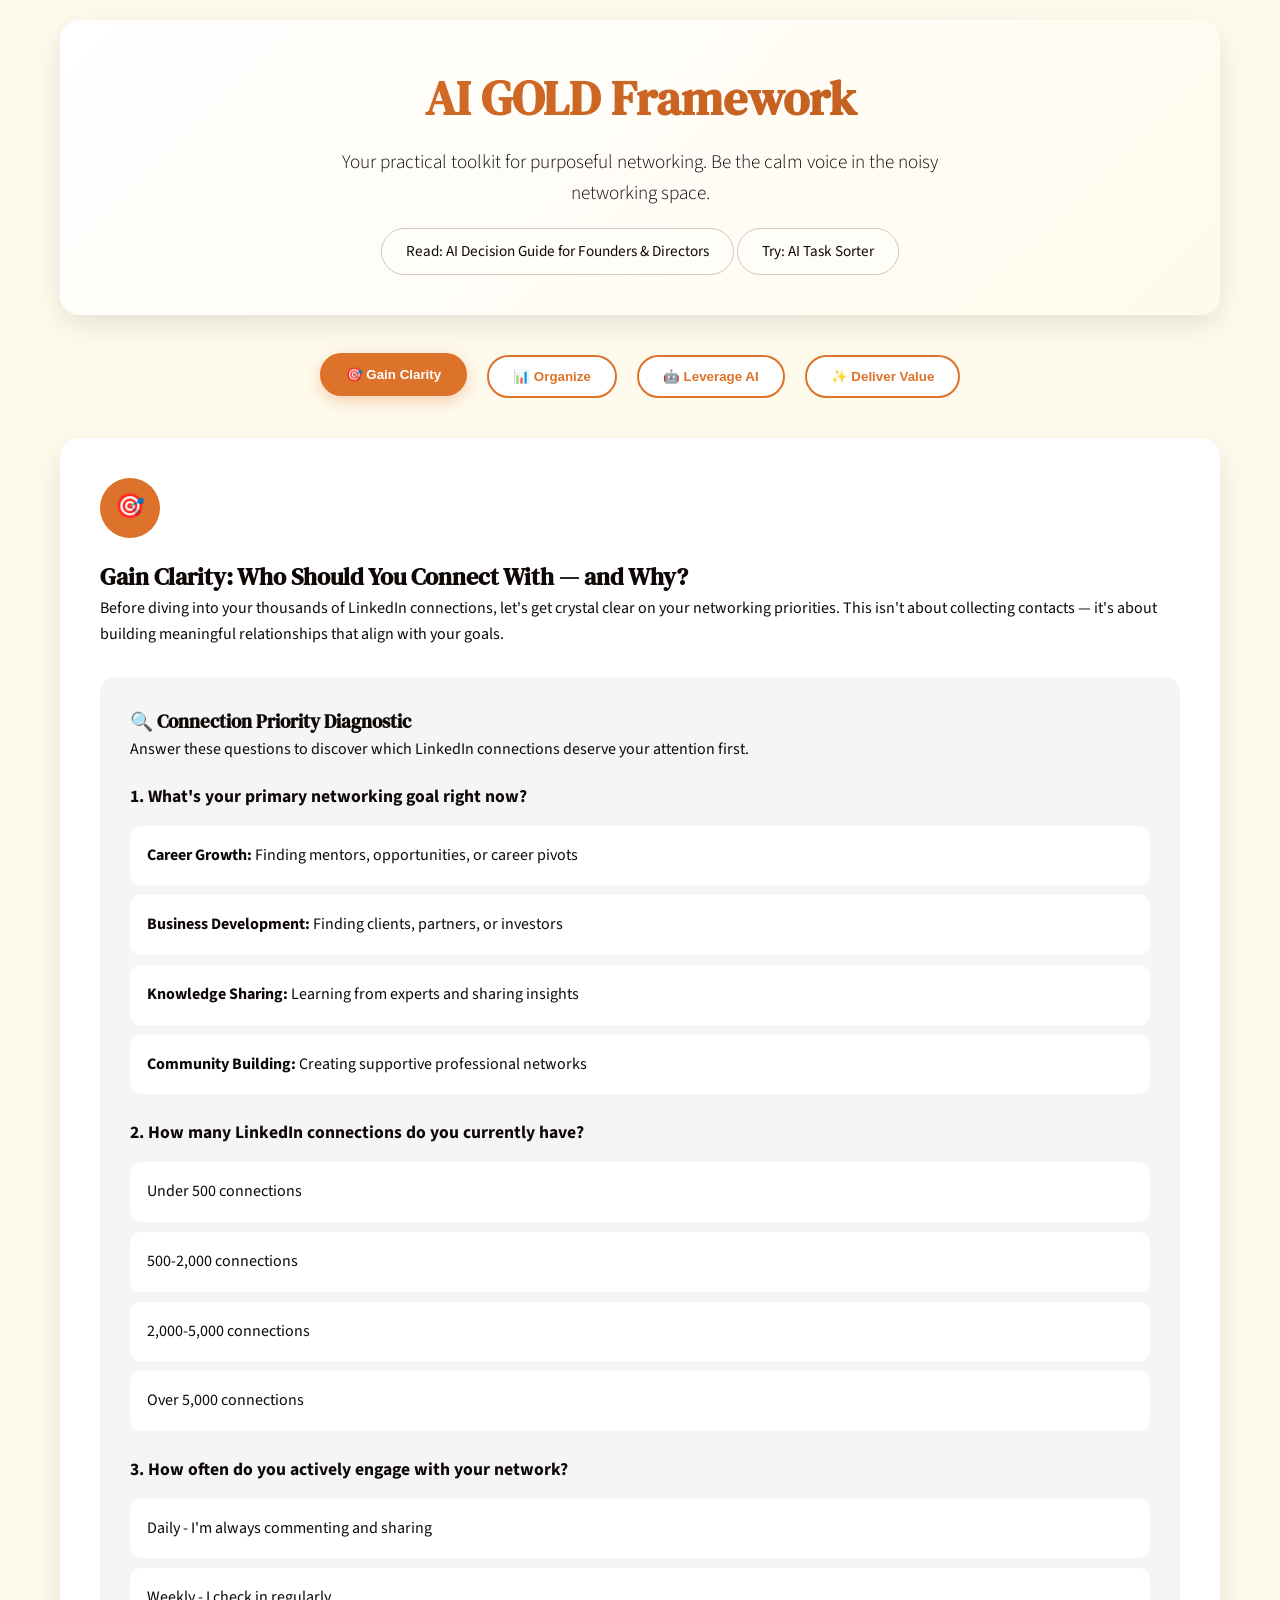
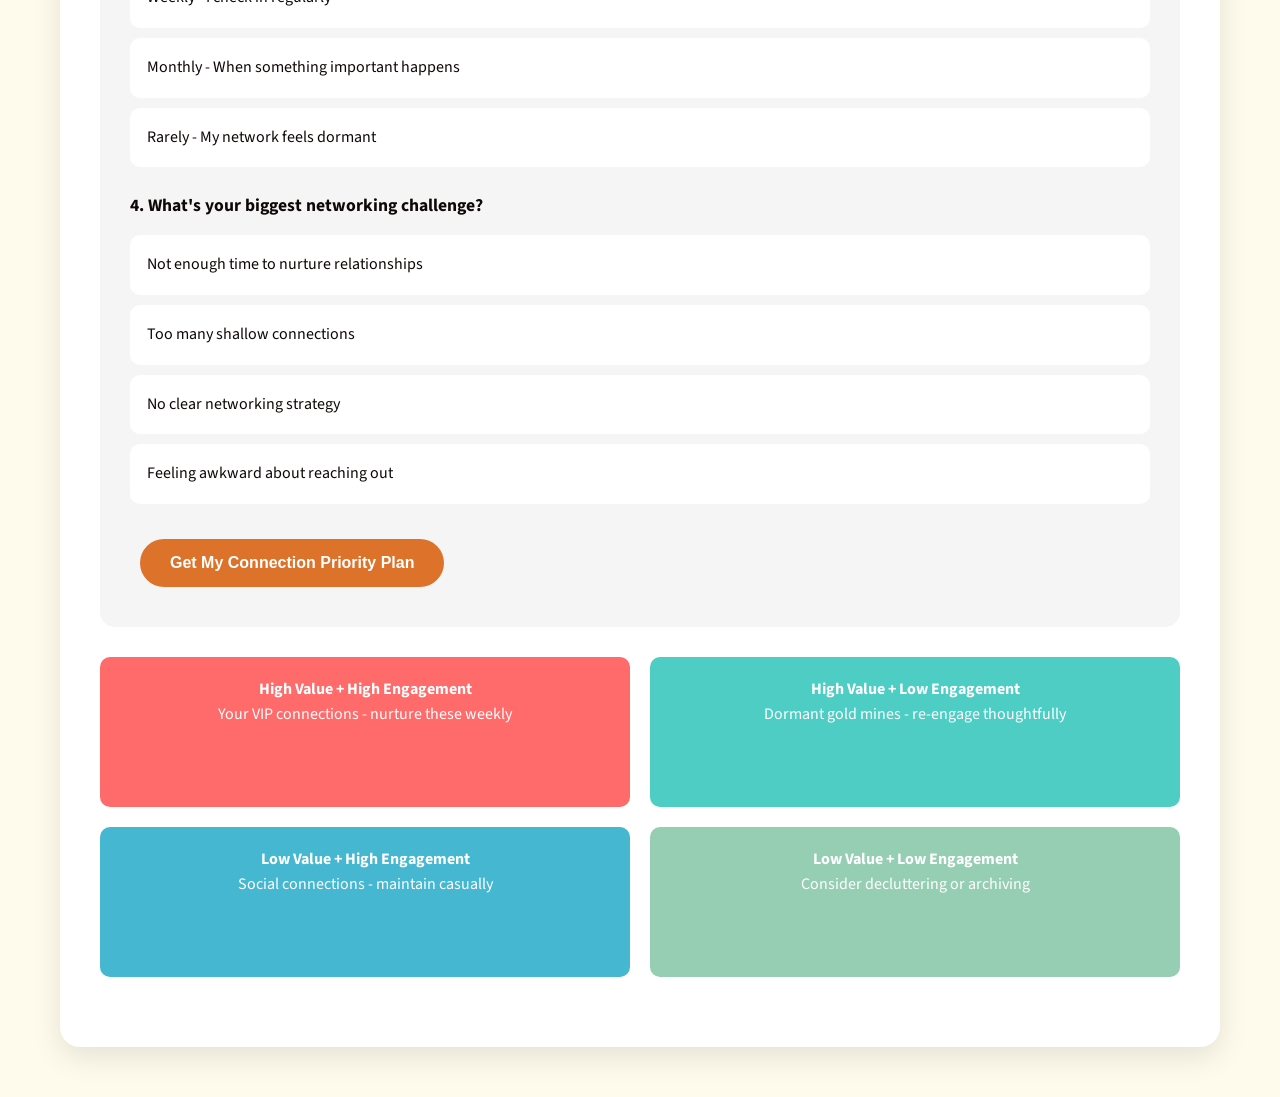
==== commit beaacf32: "Add interactive AI Task Sorter tool An interactive tool where users enter their regular tasks and an" ====
--- a/index.html
+++ b/index.html
@@ -419,6 +419,7 @@
             <h1>AI GOLD Framework</h1>
             <p class="subtitle">Your practical toolkit for purposeful networking. Be the calm voice in the noisy networking space.</p>
             <a href="ai-decision-guide.html" class="resource-link">Read: AI Decision Guide for Founders & Directors</a>
+            <a href="ai-task-sorter.html" class="resource-link">Try: AI Task Sorter</a>
         </div>
 
         <div class="navigation">
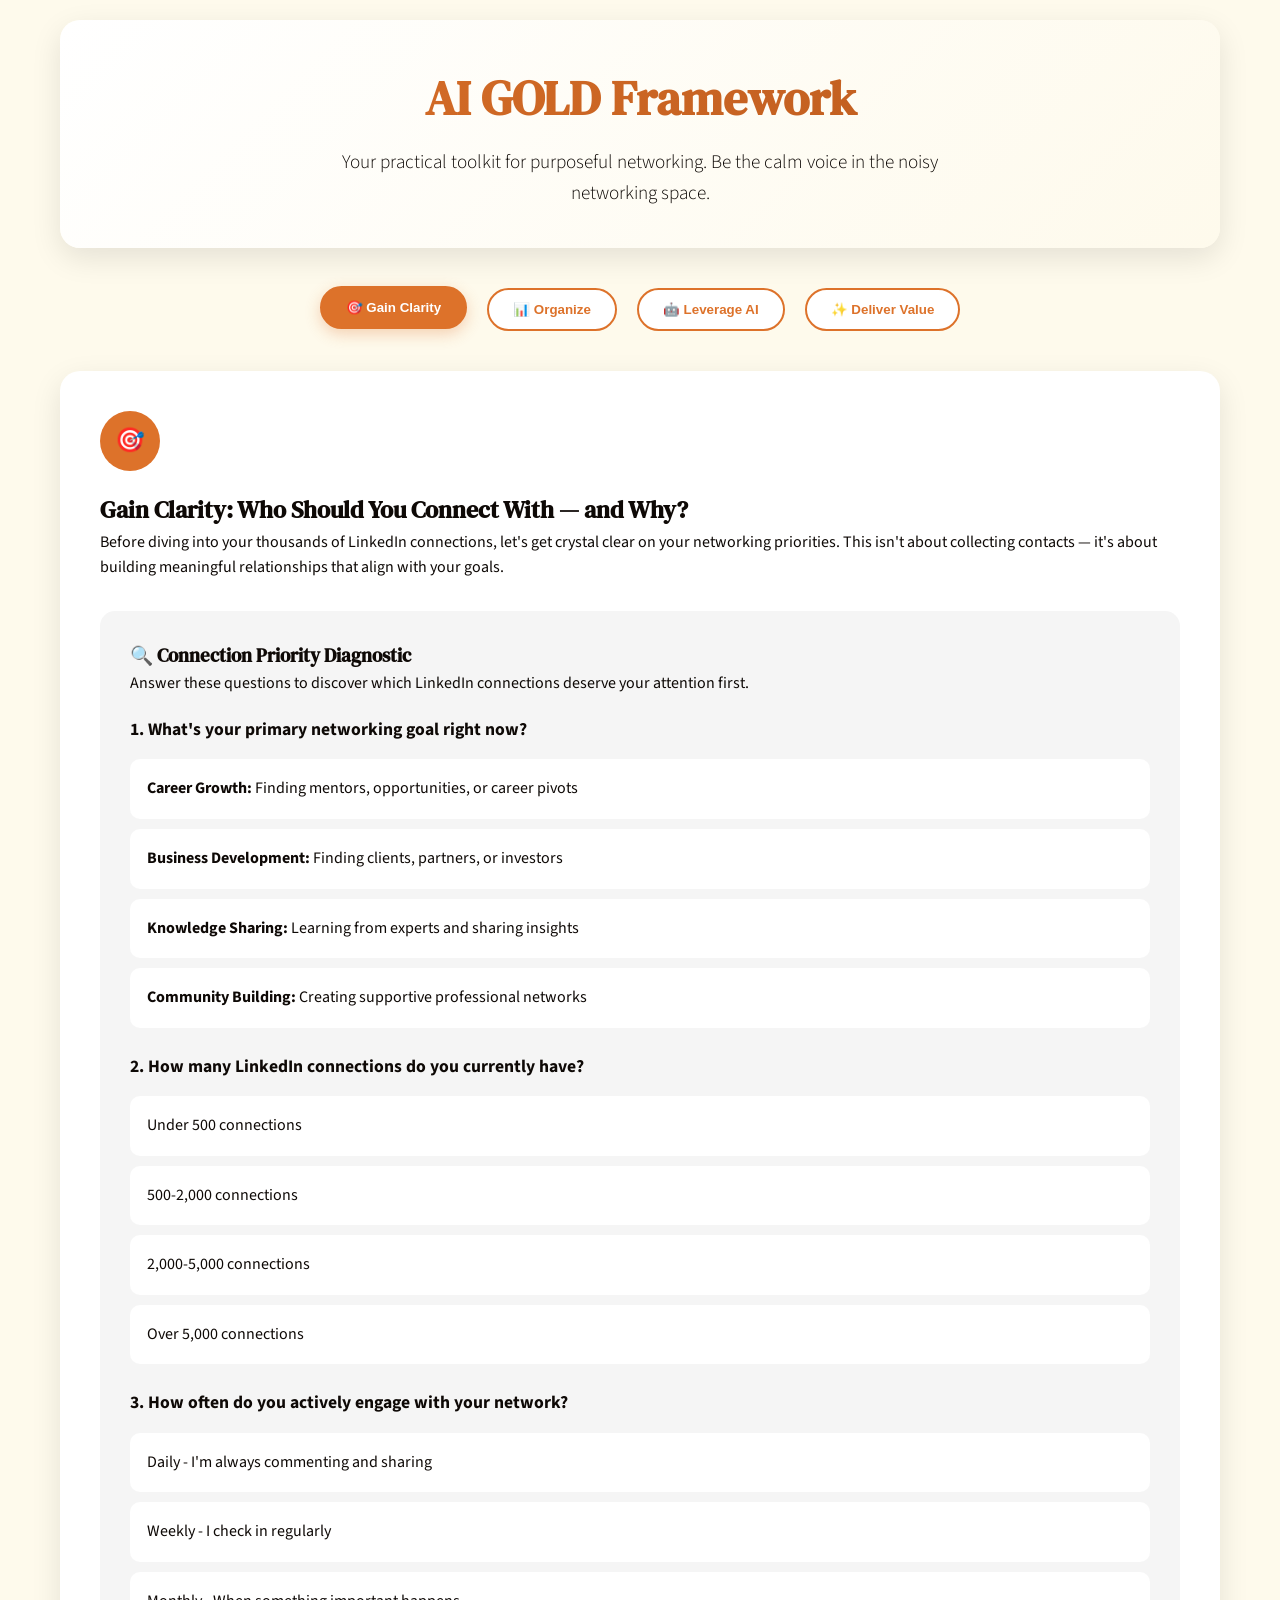
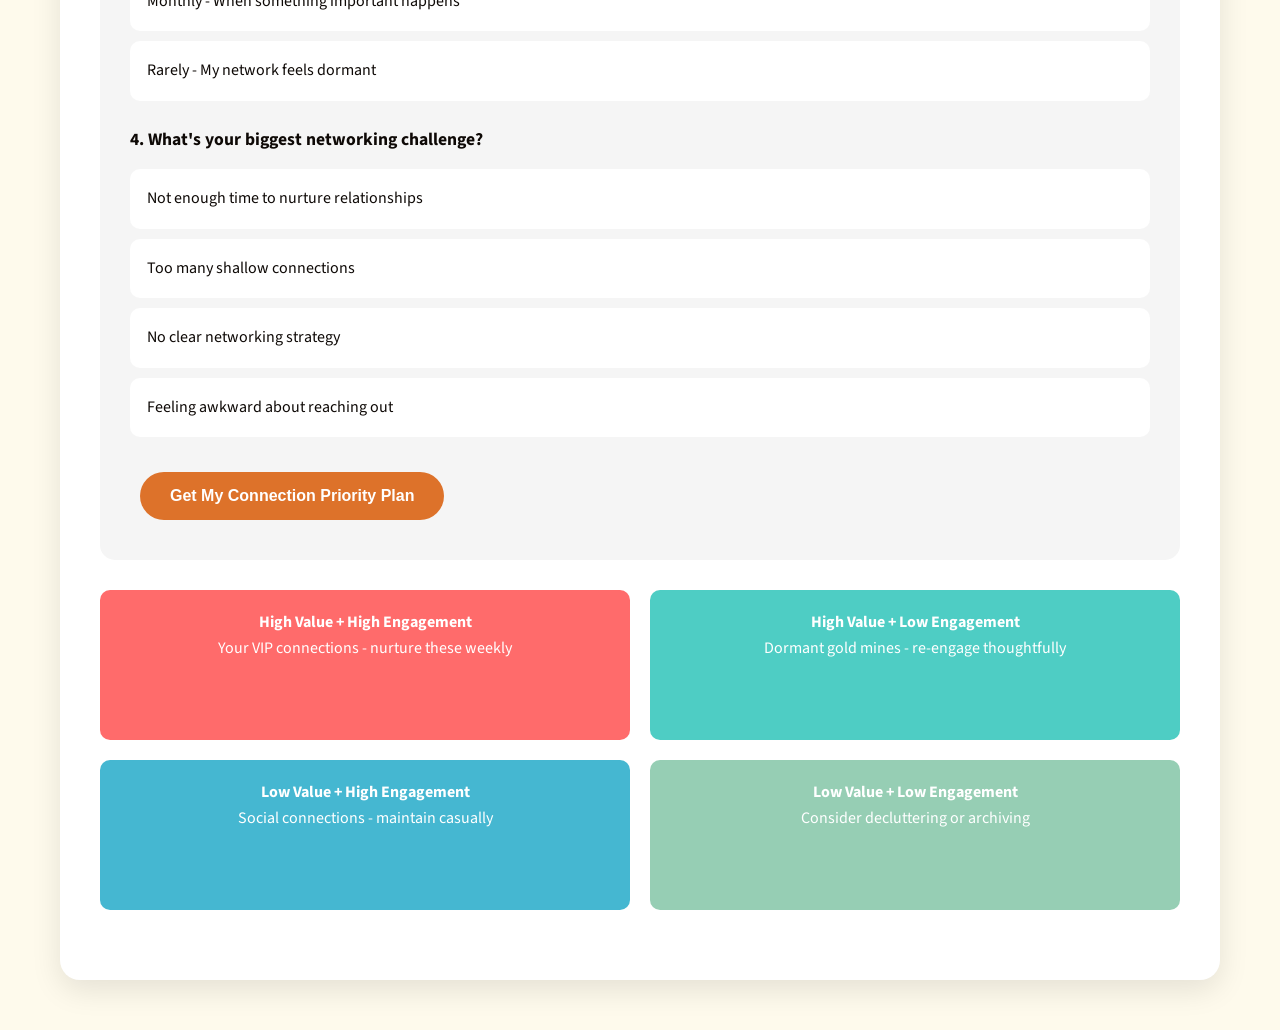
==== commit b3964d04: "Add LinkedIn AI + Human Connection Review Agent New standalone tool (linkedin-review-agent.html) tha" ====
--- a/index.html
+++ b/index.html
@@ -65,25 +65,6 @@
             margin: 0 auto;
         }
 
-        .resource-link {
-            display: inline-block;
-            margin-top: 20px;
-            padding: 10px 24px;
-            font-size: 0.95rem;
-            color: var(--black);
-            text-decoration: none;
-            border: 1px solid #d0c8b8;
-            border-radius: 25px;
-            transition: all 0.3s ease;
-            background: rgba(255, 255, 255, 0.5);
-        }
-
-        .resource-link:hover {
-            border-color: var(--primary);
-            color: var(--primary);
-            background: var(--white);
-        }
-
         .navigation {
             display: flex;
             justify-content: center;
@@ -418,8 +399,6 @@
         <div class="header">
             <h1>AI GOLD Framework</h1>
             <p class="subtitle">Your practical toolkit for purposeful networking. Be the calm voice in the noisy networking space.</p>
-            <a href="ai-decision-guide.html" class="resource-link">Read: AI Decision Guide for Founders & Directors</a>
-            <a href="ai-task-sorter.html" class="resource-link">Try: AI Task Sorter</a>
         </div>
 
         <div class="navigation">
@@ -622,6 +601,13 @@
                     <p><strong>Use Case:</strong> Generate valuable content ideas that spark meaningful conversations.</p>
                     <p><strong>Prompt Template:</strong> "Suggest 5 thoughtful discussion topics for LinkedIn posts that would genuinely help [target audience] and encourage authentic engagement."</p>
                 </div>
+            </div>
+
+            <div class="card" style="border-left: 4px solid #dd722a; background: linear-gradient(135deg, #fff9f5, #fefaec);">
+                <h3>🤖 LinkedIn Review Agent</h3>
+                <p><strong>New Tool:</strong> Analyse any LinkedIn post through your AI + Human Connection lens. Get an instant relevance score, theme breakdown, engagement strategy, and a ready-to-send comment — powered by Claude AI.</p>
+                <br>
+                <a href="linkedin-review-agent.html" style="display:inline-block; background:#dd722a; color:#fff; text-decoration:none; padding:10px 22px; border-radius:10px; font-weight:600; font-size:0.95rem; transition:background 0.2s;" onmouseover="this.style.background='#b8581c'" onmouseout="this.style.background='#dd722a'">Open LinkedIn Review Agent →</a>
             </div>
 
             <div class="quiz-container">
